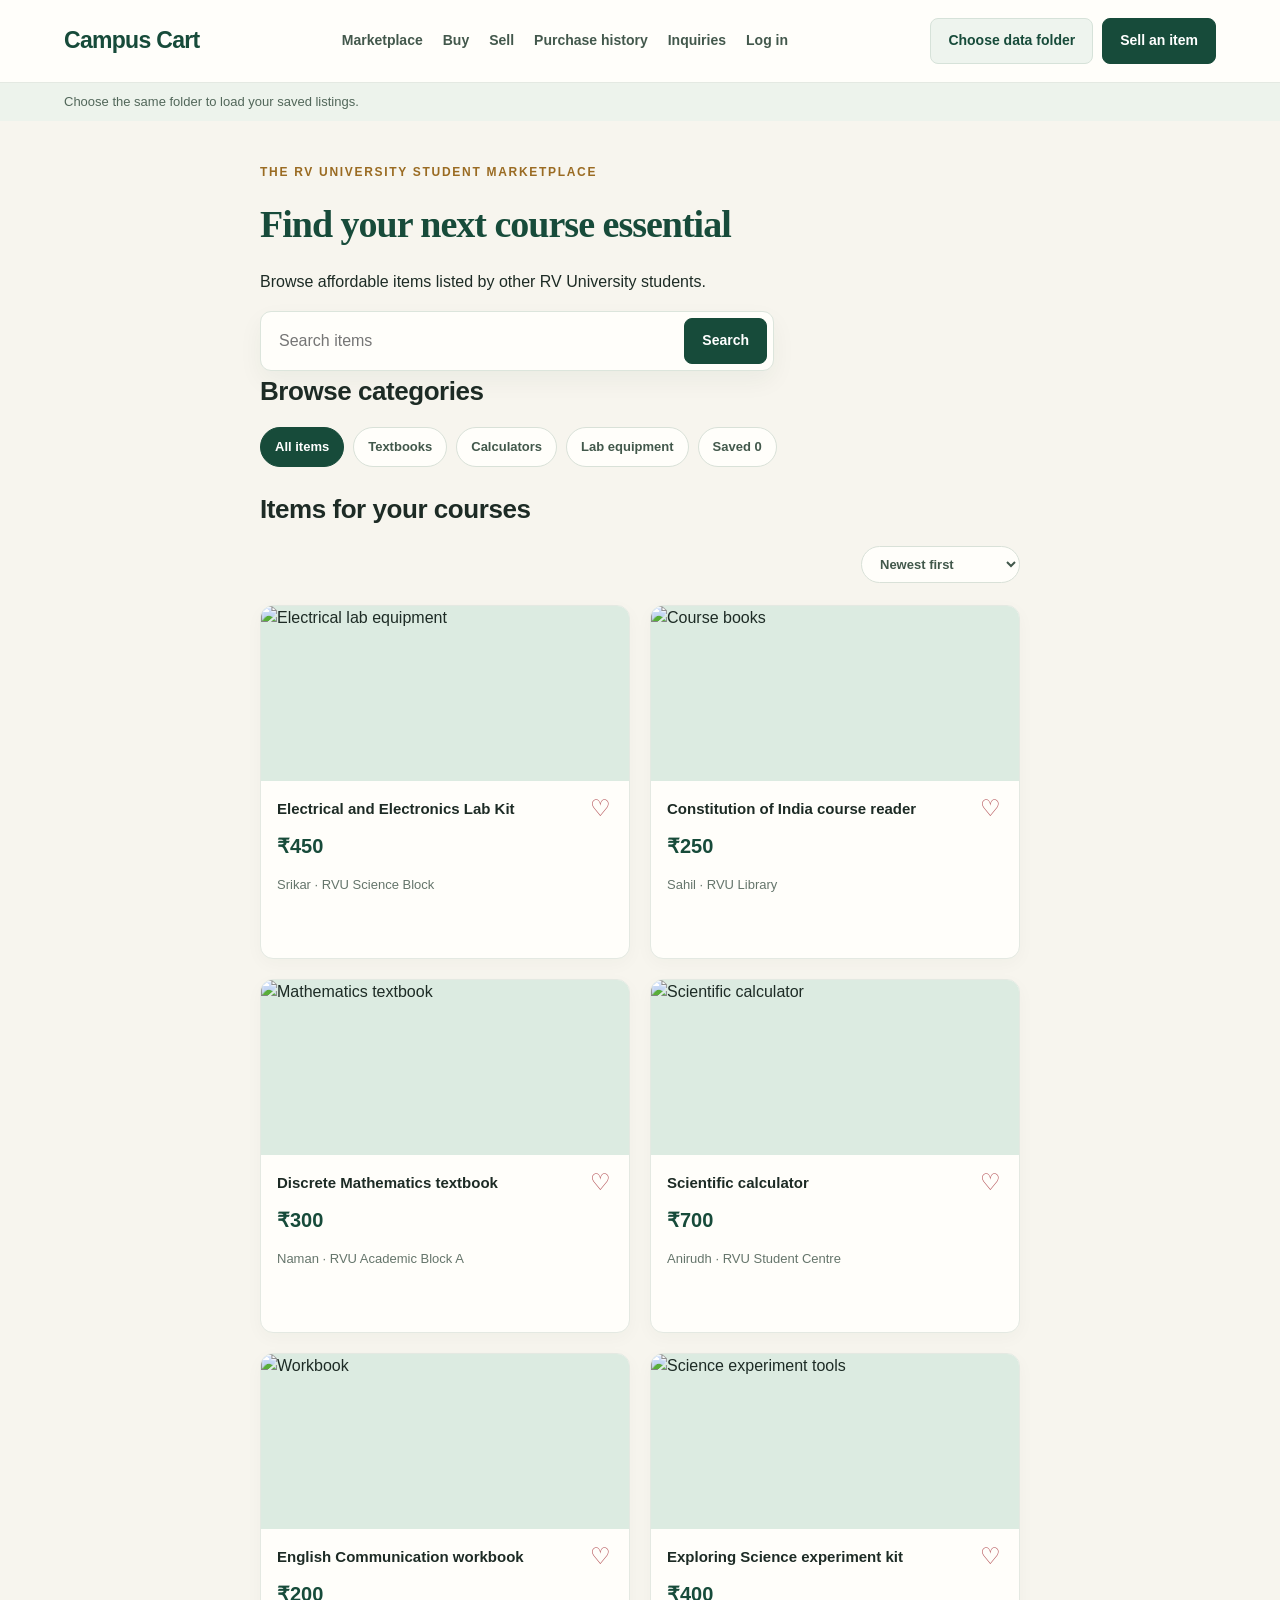
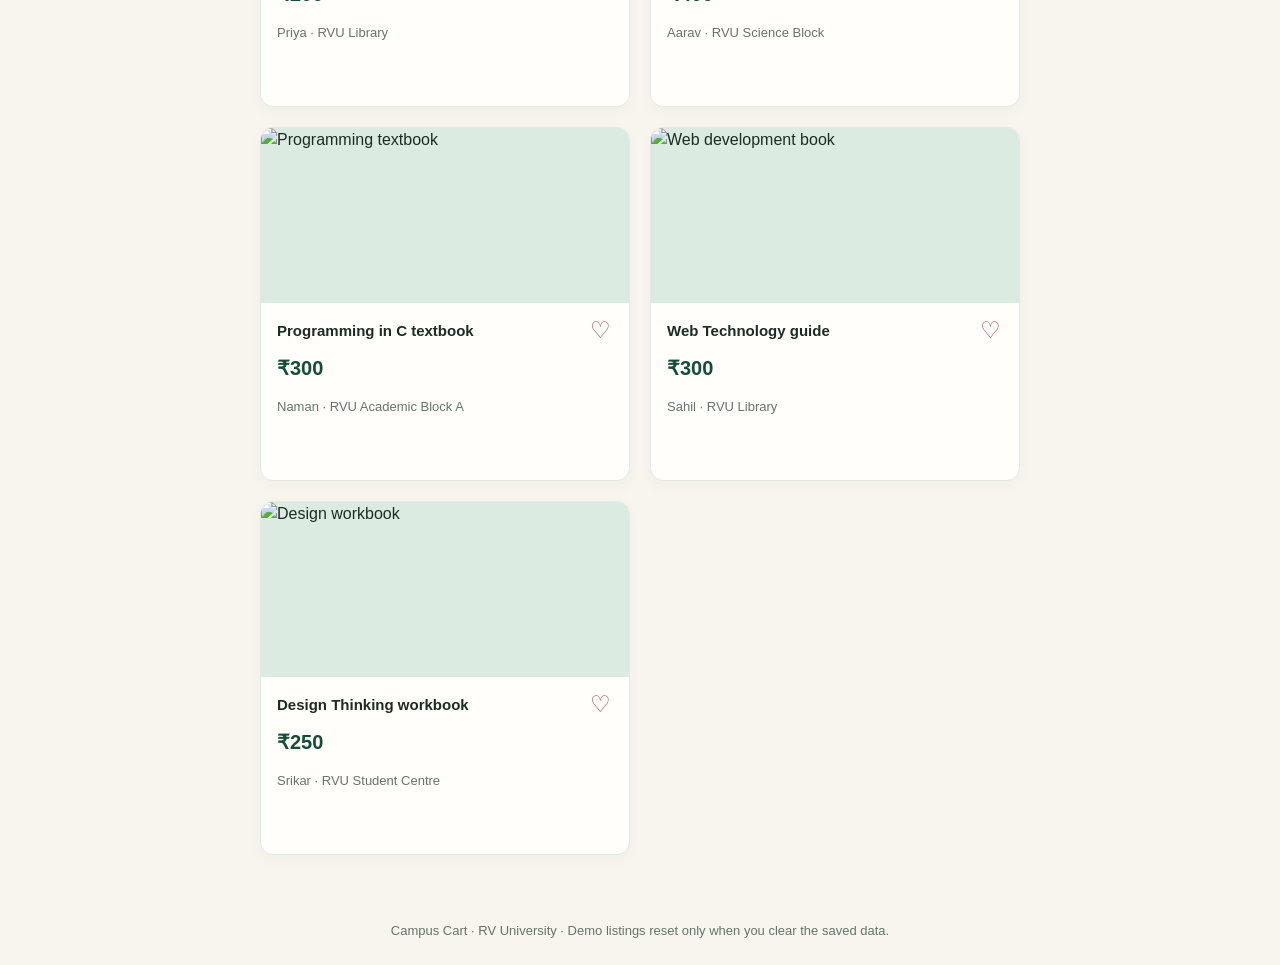
==== buy.html @ c6c561c6 "Add separate buying and selling pages Add classroom-friendly code comments and page navigation.  Co-" ====
<!doctype html>
<html lang="en">
<head>
  <!-- Set the page encoding and screen size for the browser. -->
  <meta charset="utf-8">
  <meta name="viewport" content="width=device-width, initial-scale=1">
  <!-- Give this page a useful browser-tab title. -->
  <title>Buy course items | Campus Cart</title>
  <!-- Load the shared page styling. -->
  <link href="src/style.css" rel="stylesheet">
</head>
<!-- Tell shared JavaScript that this page displays items to buy. -->
<body data-page="buy">
  <!-- Link the separate buying and selling pages from the navigation. -->
  <header class="site-header">
    <a class="brand" href="index.html">Campus Cart</a>
    <nav aria-label="Main navigation">
      <a href="index.html">Marketplace</a>
      <a href="buy.html">Buy</a>
      <a href="sell.html">Sell</a>
      <a href="history.html">Purchase history</a>
      <a href="inquiries.html">Inquiries</a>
      <a href="login.html" id="login-link">Log in</a>
    </nav>
    <div class="header-actions">
      <button class="button secondary" id="storage-button" type="button">Choose data folder</button>
      <a class="button" href="sell.html">Sell an item</a>
    </div>
  </header>
  <!-- JavaScript updates this accessible message after saving. -->
  <p class="storage-status" id="storage-status" role="status">Choose the same folder to load your saved listings.</p>

  <!-- Search and filters help students find the right course supplies. -->
  <main class="page">
    <p class="eyebrow">THE RV UNIVERSITY STUDENT MARKETPLACE</p>
    <!-- Change this heading text here; change its font size in the .page h1 rule in src/style.css. -->
    <h1>Find your next course essential</h1>
    <p>Browse affordable items listed by other RV University students.</p>
    <!-- Search input and search-form IDs connect to updateListings() in src/app.js. -->
    <form class="search" id="search-form">
      <input id="search-input" type="search" placeholder="Search items" aria-label="Search course items">
      <button class="button" type="submit">Search</button>
    </form>

    <!-- Change these category button labels here; data-category must match each listing's data-category. -->
    <section>
      <h2>Browse categories</h2>
      <div class="category-buttons">
        <button class="active" data-category="All items">All items</button>
        <button data-category="Textbooks">Textbooks</button>
        <button data-category="Calculators">Calculators</button>
        <button data-category="Lab equipment">Lab equipment</button>
        <button id="saved-button" type="button">Saved <span id="saved-count">0</span></button>
      </div>
    </section>

    <!-- This is the product grid; the sort menu above each card changes its order. -->
    <section id="listings">
      <div class="section-heading">
        <h2>Items for your courses</h2>
        <div class="filters">
          <select id="sort" aria-label="Sort items">
            <option value="newest">Newest first</option>
            <option value="low">Price: low to high</option>
            <option value="high">Price: high to low</option>
          </select>
        </div>
      </div>

      <!-- Each article is one sample listing. Edit data-title/category/price/seller/place/description/image and visible details together. -->
      <div class="listing-grid" id="listing-grid">
        <!-- Sample product 1: change its data-* values, image URL, and visible title/price/seller together. -->
        <article class="listing" data-title="Electrical and Electronics Lab Kit" data-category="Lab equipment" data-price="450" data-date="1" data-seller="Srikar" data-place="Science Block" data-description="Breadboard, jumper wires, LEDs, and resistors for electrical engineering practicals." data-image="https://images.unsplash.com/photo-1581092334651-ddf26d9a09d0?auto=format&fit=crop&w=700&q=80">
          <img src="https://images.unsplash.com/photo-1581092334651-ddf26d9a09d0?auto=format&fit=crop&w=700&q=80" alt="Electrical lab equipment">
          <div class="listing-info"><button class="save" type="button" aria-label="Save item">♡</button><button class="title details" type="button">Electrical and Electronics Lab Kit</button><p class="price">₹450</p><p class="seller">Srikar · RVU Science Block</p></div>
        </article>
        <!-- Sample product 2: change its data-* values, image URL, and visible title/price/seller together. -->
        <article class="listing" data-title="Constitution of India course reader" data-category="Textbooks" data-price="250" data-date="2" data-seller="Sahil" data-place="RVU Library" data-description="Course reader for the Constitution of India and Professional Ethics." data-image="https://images.unsplash.com/photo-1497633762265-9d179a990aa6?auto=format&fit=crop&w=700&q=80">
          <img src="https://images.unsplash.com/photo-1497633762265-9d179a990aa6?auto=format&fit=crop&w=700&q=80" alt="Course books">
          <div class="listing-info"><button class="save" type="button" aria-label="Save item">♡</button><button class="title details" type="button">Constitution of India course reader</button><p class="price">₹250</p><p class="seller">Sahil · RVU Library</p></div>
        </article>
        <!-- Sample product 3: change its data-* values, image URL, and visible title/price/seller together. -->
        <article class="listing" data-title="Discrete Mathematics textbook" data-category="Textbooks" data-price="300" data-date="3" data-seller="Naman" data-place="Academic Block A" data-description="Used textbook with worked examples for discrete mathematics and set theory." data-image="https://images.unsplash.com/photo-1512820790803-83ca734da794?auto=format&fit=crop&w=700&q=80">
          <img src="https://images.unsplash.com/photo-1512820790803-83ca734da794?auto=format&fit=crop&w=700&q=80" alt="Mathematics textbook">
          <div class="listing-info"><button class="save" type="button" aria-label="Save item">♡</button><button class="title details" type="button">Discrete Mathematics textbook</button><p class="price">₹300</p><p class="seller">Naman · RVU Academic Block A</p></div>
        </article>
        <!-- Sample product 4: change its data-* values, image URL, and visible title/price/seller together. -->
        <article class="listing" data-title="Scientific calculator" data-category="Calculators" data-price="700" data-date="4" data-seller="Anirudh" data-place="Student Centre" data-description="Working scientific calculator for maths exercises and engineering calculations." data-image="https://images.unsplash.com/photo-1587145820266-a5951ee6f620?auto=format&fit=crop&w=700&q=80">
          <img src="https://images.unsplash.com/photo-1587145820266-a5951ee6f620?auto=format&fit=crop&w=700&q=80" alt="Scientific calculator">
          <div class="listing-info"><button class="save" type="button" aria-label="Save item">♡</button><button class="title details" type="button">Scientific calculator</button><p class="price">₹700</p><p class="seller">Anirudh · RVU Student Centre</p></div>
        </article>
        <!-- Sample product 5: change its data-* values, image URL, and visible title/price/seller together. -->
        <article class="listing" data-title="English Communication workbook" data-category="Textbooks" data-price="200" data-date="5" data-seller="Priya" data-place="RVU Library" data-description="Workbook with writing, presentation, and discussion exercises." data-image="https://images.unsplash.com/photo-1544947950-fa07a98d237f?auto=format&fit=crop&w=700&q=80">
          <img src="https://images.unsplash.com/photo-1544947950-fa07a98d237f?auto=format&fit=crop&w=700&q=80" alt="Workbook">
          <div class="listing-info"><button class="save" type="button" aria-label="Save item">♡</button><button class="title details" type="button">English Communication workbook</button><p class="price">₹200</p><p class="seller">Priya · RVU Library</p></div>
        </article>
        <!-- Sample product 6: change its data-* values, image URL, and visible title/price/seller together. -->
        <article class="listing" data-title="Exploring Science experiment kit" data-category="Lab equipment" data-price="400" data-date="6" data-seller="Aarav" data-place="Science Block" data-description="Reusable magnifier and measuring tools for science activities." data-image="https://images.unsplash.com/photo-1532094349884-543bc11b234d?auto=format&fit=crop&w=700&q=80">
          <img src="https://images.unsplash.com/photo-1532094349884-543bc11b234d?auto=format&fit=crop&w=700&q=80" alt="Science experiment tools">
          <div class="listing-info"><button class="save" type="button" aria-label="Save item">♡</button><button class="title details" type="button">Exploring Science experiment kit</button><p class="price">₹400</p><p class="seller">Aarav · RVU Science Block</p></div>
        </article>
        <!-- Sample product 7: change its data-* values, image URL, and visible title/price/seller together. -->
        <article class="listing" data-title="Programming in C textbook" data-category="Textbooks" data-price="300" data-date="7" data-seller="Naman" data-place="Academic Block A" data-description="Beginner C programming book covering functions, arrays, and pointers." data-image="https://images.unsplash.com/photo-1497633762265-9d179a990aa6?auto=format&fit=crop&w=700&q=80">
          <img src="https://images.unsplash.com/photo-1497633762265-9d179a990aa6?auto=format&fit=crop&w=700&q=80" alt="Programming textbook">
          <div class="listing-info"><button class="save" type="button" aria-label="Save item">♡</button><button class="title details" type="button">Programming in C textbook</button><p class="price">₹300</p><p class="seller">Naman · RVU Academic Block A</p></div>
        </article>
        <!-- Sample product 8: change its data-* values, image URL, and visible title/price/seller together. -->
        <article class="listing" data-title="Web Technology guide" data-category="Textbooks" data-price="300" data-date="8" data-seller="Sahil" data-place="RVU Library" data-description="A guide to HTML, CSS, and JavaScript for Web Technology." data-image="https://images.unsplash.com/photo-1512820790803-83ca734da794?auto=format&fit=crop&w=700&q=80">
          <img src="https://images.unsplash.com/photo-1512820790803-83ca734da794?auto=format&fit=crop&w=700&q=80" alt="Web development book">
          <div class="listing-info"><button class="save" type="button" aria-label="Save item">♡</button><button class="title details" type="button">Web Technology guide</button><p class="price">₹300</p><p class="seller">Sahil · RVU Library</p></div>
        </article>
        <!-- Sample product 9: change its data-* values, image URL, and visible title/price/seller together. -->
        <article class="listing" data-title="Design Thinking workbook" data-category="Textbooks" data-price="250" data-date="9" data-seller="Srikar" data-place="Student Centre" data-description="Workbook for brainstorming, prototyping, and design thinking activities." data-image="https://images.unsplash.com/photo-1544947950-fa07a98d237f?auto=format&fit=crop&w=700&q=80">
          <img src="https://images.unsplash.com/photo-1544947950-fa07a98d237f?auto=format&fit=crop&w=700&q=80" alt="Design workbook">
          <div class="listing-info"><button class="save" type="button" aria-label="Save item">♡</button><button class="title details" type="button">Design Thinking workbook</button><p class="price">₹250</p><p class="seller">Srikar · RVU Student Centre</p></div>
        </article>
      </div>
      <p id="empty-message" hidden>No items found. Try a different search or category.</p>
    </section>
  </main>

  <!-- Show item information and the demo purchase and inquiry actions. -->
  <div class="modal" id="details-modal" hidden>
    <section class="modal-box">
      <button class="close" data-close="details-modal" type="button">×</button>
      <img id="detail-image" alt="">
      <h2 id="detail-title"></h2><p id="detail-price" class="price"></p>
      <p id="detail-description"></p><p id="detail-seller" class="seller"></p>
      <button class="button" id="record-purchase" type="button">Record as purchased</button>
      <a class="button secondary" id="ask-about-item" href="inquiries.html">Send an inquiry</a>
      <p class="note">Demo only: this does not process a payment or confirm a real purchase.</p>
    </section>
  </div>
  <footer>Campus Cart · RV University · Demo listings reset only when you clear the saved data.</footer>
  <script src="src/app.js"></script>
</body>
</html>
---- src/style.css ----
/*
  QUICK STYLE GUIDE:
  Change the site-wide font in body below.
  Change the hero title in .hero h1 and section titles in h2.
  Change listing names in .listing-info .title and listing prices in .price.
  Change form label and input sizes in .form label and .form input, select, textarea.
  Font size is controlled by the font-size property in each selector.
*/

/* Keep the small color palette easy to change in one place. */
:root {
  --forest: #174b3a; /* Main university green for buttons and links. */
  --forest-dark: #10392c; /* Darker green for hover and contrast. */
  --leaf: #dcebe1; /* Light green for soft background areas. */
  --cream: #f7f5ee; /* Warm page background instead of plain white. */
  --ink: #1d2b25; /* Main text color. */
  --muted: #65756b; /* Secondary text color. */
  --line: #e4e9e2; /* Fine borders around cards and controls. */
  --gold: #d59a3d; /* Small accent color for prices and highlights. */
  --shadow: 0 16px 40px #173a2b12; /* Soft shadow used on raised cards. */
}

/* Give the whole page a calm, warm campus-market feel. */
body {
  margin: 0; /* Remove the browser's default outside spacing. */
  background: var(--cream); /* Use the shared warm background color. */
  color: var(--ink); /* Make normal text dark and easy to read. */
  /* Change the preferred font here for the whole website. */
  font-family: "Segoe UI", Arial, sans-serif; /* Use fonts already on the computer. */
  line-height: 1.55; /* Give paragraphs room to breathe. */
}

/* Make form controls match the page's chosen typeface. */
button, input, select, textarea {
  font: inherit; /* Use the same font and size as surrounding text. */
}

/* Show a pointer when a button can be clicked. */
button {
  cursor: pointer; /* Give a familiar clickable cursor. */
}

/* Keep keyboard users aware of the currently focused control. */
:focus-visible {
  outline: 3px solid #d59a3d; /* Add a high-contrast keyboard focus ring. */
  outline-offset: 3px; /* Separate the ring slightly from the control. */
}

/* Make the hidden attribute reliably hide dialogs and empty previews. */
[hidden] {
  display: none !important; /* Prevent layout rules from overriding hidden. */
}

/* Keep the main navigation visible and neatly spaced. */
.site-header {
  display: flex; /* Place the brand, links, and buttons in one row. */
  flex-wrap: wrap; /* Let header groups move instead of colliding. */
  align-items: center; /* Vertically align the header contents. */
  justify-content: space-between; /* Spread the groups across the header. */
  gap: 24px; /* Keep the groups from touching. */
  padding: 18px 5%; /* Add comfortable space around the header. */
  background: #fffefa; /* Use a soft white surface for the navigation. */
  border-bottom: 1px solid var(--line); /* Separate navigation from page content. */
  box-shadow: 0 5px 20px #173a2b08; /* Give the top bar a very light lift. */
}

/* Make the site name look like a clear wordmark. */
.brand {
  color: var(--forest); /* Use the university green for the brand. */
  font-size: 23px; /* Make the wordmark larger than navigation links. */
  font-weight: 800; /* Give the wordmark a confident weight. */
  letter-spacing: -0.7px; /* Tighten the letters slightly. */
  text-decoration: none; /* Remove the default link underline. */
  white-space: nowrap; /* Keep the brand on one line. */
}

/* Lay out the page links in a horizontal row. */
.site-header nav {
  display: flex; /* Place each navigation link side by side. */
  flex-wrap: wrap; /* Let links wrap when the header has less room. */
  align-items: center; /* Align links along the same center line. */
  gap: 20px; /* Add space between links. */
}

/* Style links so their color and underline respond to interaction. */
.site-header nav a {
  color: #43584c; /* Keep navigation clear but less bold than buttons. */
  font-size: 14px; /* Keep links compact inside the header. */
  font-weight: 600; /* Make links easy to scan. */
  text-decoration: none; /* Remove default link underlines. */
  transition: color 160ms ease; /* Smooth out the hover color change. */
  white-space: nowrap; /* Keep short navigation labels together. */
}

/* Highlight a link while the pointer is over it. */
.site-header nav a:hover {
  color: var(--forest); /* Use stronger green on hover. */
  text-decoration: underline; /* Reinforce that the link is interactive. */
  text-underline-offset: 4px; /* Keep the underline away from the letters. */
}

/* Group header buttons without pushing them together. */
.header-actions {
  display: flex; /* Place header buttons side by side. */
  flex-wrap: wrap; /* Keep buttons from forcing the header wider. */
  gap: 9px; /* Leave a small space between buttons. */
}

/* Provide a consistent style for the main action buttons. */
.button {
  display: inline-flex; /* Center the label in the button. */
  align-items: center; /* Center button text vertically. */
  justify-content: center; /* Center button text horizontally. */
  padding: 11px 17px; /* Make the button comfortable to click. */
  border: 1px solid var(--forest); /* Define the button edge clearly. */
  border-radius: 8px; /* Give controls a polished rounded shape. */
  background: var(--forest); /* Use the main green button color. */
  color: white; /* Keep button text legible. */
  font-size: 14px; /* Keep labels neat and compact. */
  font-weight: 700; /* Make action labels stand out. */
  text-decoration: none; /* Remove link underline when a link is a button. */
  white-space: nowrap; /* Keep button labels readable on one line. */
  transition: background 160ms ease, transform 160ms ease, box-shadow 160ms ease; /* Smooth the button hover. */
}

/* Make the main button feel responsive when hovered. */
.button:hover {
  transform: translateY(-1px); /* Lift the button a tiny amount. */
  background: var(--forest-dark); /* Darken the button for hover feedback. */
  box-shadow: 0 7px 16px #174b3a24; /* Add a soft hover shadow. */
}

/* Use a light style for secondary actions. */
.button.secondary {
  border-color: #d6e2d9; /* Soften the border on secondary buttons. */
  background: #eef4ee; /* Use a pale green button background. */
  color: var(--forest); /* Keep secondary button labels green. */
}

/* Keep the secondary hover color subtle. */
.button.secondary:hover {
  background: #e2eee5; /* Darken the pale background slightly. */
}

/* Make storage instructions noticeable but not distracting. */
.storage-status {
  margin: 0; /* Remove default paragraph margins. */
  padding: 9px 5%; /* Line up text with the header content. */
  background: #edf3ec; /* Separate status from the main page. */
  color: #52675a; /* Use a softer green-gray for help text. */
  font-size: 13px; /* Keep the status message compact. */
}

/* Create a large editorial hero area for the marketplace. */
.hero {
  display: grid; /* Put the headline and image in balanced columns. */
  grid-template-columns: minmax(0, 1.05fr) minmax(0, 0.95fr); /* Let each column shrink without overflowing. */
  align-items: center; /* Vertically center hero text and image. */
  justify-content: space-between; /* Give both sides their own space. */
  gap: 52px; /* Keep the text away from the photo. */
  padding: 62px max(8%, calc((100% - 1120px) / 2)); /* Align hero content with the page center. */
  background: radial-gradient(ellipse at 85% 20%, #ffffffa8, transparent 37%), linear-gradient(120deg, #e6efe5, #f3efe3); /* Add gentle depth without images or libraries. */
}

/* Keep the hero text column a comfortable width. */
.hero > div {
  max-width: 550px; /* Stop long text from becoming too wide. */
  min-width: 0; /* Allow the text column to shrink with the available space. */
}

/* Crop the campus photo neatly inside the second hero column. */
.hero > img {
  width: 100%; /* Fill the image column without overflowing it. */
  height: 300px; /* Give the hero image a strong visual presence. */
  border: 1px solid #ffffffa8; /* Add a soft edge around the photo. */
  border-radius: 15px; /* Match the rounded product cards. */
  box-shadow: 0 18px 40px #173a2b20; /* Lift the image gently from the background. */
  object-fit: cover; /* Crop the photo instead of stretching it. */
}

/* Style the small heading above the main headline. */
.eyebrow {
  margin: 0 0 14px; /* Keep the label close to the headline. */
  color: #9a6b22; /* Use the warm accent color. */
  font-size: 12px; /* Make it smaller than body copy. */
  font-weight: 800; /* Make the label easy to notice. */
  letter-spacing: 1.7px; /* Give the uppercase label an editorial feel. */
}

/* Set a strong headline with compact spacing. Change font-size here to resize the home page title. */
.hero h1 {
  margin: 0; /* Remove default heading spacing. */
  color: var(--forest); /* Use the brand green for the headline. */
  font-family: Georgia, "Times New Roman", serif; /* Add a classic editorial contrast. */
  font-size: clamp(36px, 5vw, 58px); /* Change these values to resize the home page headline. */
  font-weight: 700; /* Keep the headline bold. */
  letter-spacing: -2px; /* Tighten the large headline lettering. */
  line-height: 1.04; /* Keep its two lines close together. */
}

/* Style the supporting hero sentence. */
.hero p:not(.eyebrow) {
  max-width: 460px; /* Keep the sentence readable. */
  margin: 18px 0 24px; /* Separate the text from headline and search. */
  color: #52675a; /* Use a softer color than the headline. */
  font-size: 17px; /* Make the introduction slightly larger. */
}

/* Put the search box and button together. */
.search {
  display: flex; /* Keep input and button in one row. */
  gap: 9px; /* Separate the input from its submit button. */
  max-width: 500px; /* Match the width to the text column. */
  padding: 6px; /* Give the search controls a framed area. */
  border: 1px solid #dce5dc; /* Outline the complete search control. */
  border-radius: 11px; /* Round the search frame. */
  background: #fffefa; /* Keep the input area light and clear. */
  box-shadow: 0 10px 24px #173a2b0d; /* Add a quiet raised effect. */
}

/* Let the search text field use the remaining space. */
.search input {
  flex: 1; /* Expand the input to fill the search frame. */
  min-width: 0; /* Let the input shrink without making the page wider. */
  padding: 10px 12px; /* Add space inside the text box. */
  border: 0; /* Let the outer search frame provide the border. */
  border-radius: 7px; /* Match the other rounded controls. */
  background: transparent; /* Blend the input into its frame. */
  color: var(--ink); /* Use the main text color. */
}

/* Keep page content centered and readable. */
main {
  max-width: 1160px; /* Set a comfortable maximum content width. */
  margin: 0 auto; /* Center the main content horizontally. */
  padding: 38px 28px; /* Add space inside the main content area. */
}

/* Use consistent heading colors and letter shapes. */
h1, h2, h3 {
  color: var(--ink); /* Keep headings dark for strong contrast. */
  letter-spacing: -0.45px; /* Slightly tighten heading text. */
}

/* Set a clean size for section headings. Change font-size here to resize section titles site-wide. */
h2 {
  margin: 0; /* Remove browser heading margins. */
  font-size: 26px; /* Separate section titles from body text. */
}

/* Stack the buying and selling cards with the spacing from the reference. */
.marketplace-options {
  display: grid; /* Put each choice on its own row. */
  gap: 20px; /* Separate the two choice cards. */
  margin: 42px auto; /* Give the cards breathing room above and below. */
  max-width: 960px; /* Keep text from stretching too wide. */
  padding: 0 5%; /* Keep the cards inside the page edges. */
}

/* Give each audience choice a soft, rounded background. */
.option-card {
  padding: 34px 38px; /* Add generous space around the card text. */
  border: 1px solid #d5e4d7; /* Use the same soft green border as the page callout. */
  border-radius: 16px; /* Round the card corners like the reference. */
  background: #eef4ee; /* Match the pale green used by other page controls. */
}

/* Emphasize the audience card heading. */
.option-card h2 {
  margin-bottom: 12px; /* Separate the heading from its description. */
  color: var(--forest); /* Match the marketplace's green headings and buttons. */
  font-size: 26px; /* Change this value to resize the buying and selling card headings. */
}

/* Keep the card description readable and secondary. */
.option-card p {
  max-width: 680px; /* Keep long descriptions at a comfortable width. */
  margin: 0 0 16px; /* Leave room before the action link. */
  color: #52675a; /* Match the muted text color used throughout the page. */
  font-size: 17px; /* Make the short explanation easy to read. */
}

/* Style both card actions as clear text links. */
.option-link {
  display: inline-flex; /* Keep the action label and arrow together. */
  align-items: center; /* Align the arrow with its label. */
  gap: 7px; /* Separate the arrow slightly from the text. */
  padding: 0; /* Keep the action link free of button-like padding. */
  border: 0; /* Remove the browser button border. */
  background: transparent; /* Let the card background show through. */
  color: var(--forest); /* Match the marketplace's green action buttons. */
  font-size: 16px; /* Change this value to resize the buying/selling card links. */
  font-weight: 750; /* Emphasize the next step. */
  text-decoration: none; /* Keep links clean until hovered. */
}

/* Make the card actions respond clearly to hover. */
.option-link:hover {
  color: var(--forest); /* Use the marketplace brand color on hover. */
  text-decoration: underline; /* Make the action's interactivity clear. */
  text-underline-offset: 4px; /* Keep the underline below the text. */
}

/* Arrange category and sort controls with even spacing. */
.category-buttons, .filters {
  display: flex; /* Lay controls out in a row. */
  flex-wrap: wrap; /* Let controls wrap when space is limited. */
  gap: 9px; /* Keep consistent spacing between controls. */
  margin: 16px 0 22px; /* Separate controls from headings and cards. */
}

/* Give filter controls a shared shape and readable size. */
.category-buttons button, .filters button, .filters select {
  padding: 9px 14px; /* Add click space around control labels. */
  border: 1px solid #d9e1d8; /* Use a light outline around the controls. */
  border-radius: 999px; /* Make category choices pill-shaped. */
  background: #fffefa; /* Keep controls light against the page. */
  color: #42584b; /* Use calm green text. */
  font-size: 13px; /* Keep controls smaller than section headings. */
  font-weight: 650; /* Make short labels readable. */
  transition: background 150ms ease, color 150ms ease, border 150ms ease; /* Smooth selected and hover changes. */
}

/* Emphasize the selected category. */
.category-buttons button.active {
  border-color: var(--forest); /* Match border to selected background. */
  background: var(--forest); /* Show which category is selected. */
  color: white; /* Keep selected text readable. */
}

/* Add a small visual response when a category is hovered. */
.category-buttons button:not(.active):hover {
  border-color: #a9c1ae; /* Give the hovered category more definition. */
  background: #eef4ee; /* Tint the hovered category. */
}

/* Align the sort dropdown with the right edge of its filter area. */
.filters {
  justify-content: flex-end; /* Place sorting controls at the right. */
}

/* Make the item cards form a neat three-column grid. */
.listing-grid {
  display: grid; /* Use a grid for consistent card alignment. */
  grid-template-columns: repeat(auto-fit, minmax(250px, 1fr)); /* Fit as many readable product cards as possible. */
  gap: 20px; /* Leave comfortable space between cards. */
}

/* Make each listing look like a distinct product card. */
.listing {
  overflow: hidden; /* Keep images inside the rounded card corners. */
  border: 1px solid var(--line); /* Outline each listing. */
  border-radius: 13px; /* Give the card a softer shape. */
  background: #fffefa; /* Use a warm white card surface. */
  box-shadow: 0 5px 18px #173a2b08; /* Add a subtle resting shadow. */
  transition: transform 180ms ease, box-shadow 180ms ease, border 180ms ease; /* Smooth card hover effects. */
}

/* Lift a card slightly when the pointer is over it. */
.listing:hover {
  transform: translateY(-4px); /* Raise the card to show it is interactive. */
  border-color: #cfdbd0; /* Slightly darken the card outline. */
  box-shadow: var(--shadow); /* Increase the card's shadow. */
}

/* Make listing photos fill the top part of each card. */
.listing > img {
  display: block; /* Remove a small baseline gap below images. */
  width: 100%; /* Stretch the image across the card. */
  height: 175px; /* Keep image heights consistent. */
  object-fit: cover; /* Fill the frame without stretching the image. */
  background: var(--leaf); /* Show a gentle fallback while an image loads. */
}

/* Add space around each listing's title, price, and seller. */
.listing-info {
  min-height: 145px; /* Align card text areas despite different titles. */
  padding: 16px; /* Give the card information breathing room. */
}

/* Style the listing title as a text button that opens details. */
.listing-info .title {
  max-width: 90%; /* Keep the title away from the save icon. */
  padding: 0; /* Align title with the card content. */
  border: 0; /* Avoid a visible button frame. */
  background: none; /* Blend the button with the card. */
  color: var(--ink); /* Keep the title readable. */
  font-size: 15px; /* Change this value to resize product names on cards. */
  font-weight: 750; /* Emphasize the item name. */
  line-height: 1.35; /* Keep multi-line titles compact. */
  text-align: left; /* Align the title with the rest of the card. */
}

/* Show that the title button can be opened. */
.listing-info .title:hover {
  color: var(--forest); /* Color the title green on hover. */
}

/* Highlight item prices with a small gold accent. */
.price {
  margin: 10px 0 5px; /* Keep the price close to the title. */
  color: var(--forest); /* Keep price readable and aligned with brand. */
  font-size: 20px; /* Change this value to resize product prices. */
  font-weight: 800; /* Give the amount enough emphasis. */
}

/* Keep seller and helper text visually secondary. */
.seller, .note {
  color: var(--muted); /* Use muted text for supporting details. */
  font-size: 13px; /* Keep details from competing with item titles. */
}

/* Put the save icon in the top-right of the listing text. */
.save {
  float: right; /* Place the heart beside the item title. */
  padding: 0 2px; /* Keep the icon's clickable area compact. */
  border: 0; /* Remove the browser's button outline style. */
  background: none; /* Blend the heart with the card. */
  color: #b34f55; /* Make the heart recognizable. */
  font-size: 23px; /* Make the icon easy to click. */
  line-height: 1; /* Keep the icon aligned with the title. */
}

/* Create a distinct call-to-action block near the bottom of home. */
.banner {
  margin-top: 40px; /* Leave a clear gap after item listings. */
  padding: 30px 34px; /* Give the callout plenty of internal space. */
  border: 1px solid #d5e4d7; /* Define the banner edge. */
  border-radius: 14px; /* Match the card shape. */
  background: linear-gradient(110deg, #e2eee3, #f4eedf); /* Add a soft green-to-cream blend. */
}

/* Give the sell callout a stronger title. */
.banner h2 {
  margin-bottom: 6px; /* Keep the sentence close to its heading. */
  color: var(--forest); /* Tie the callout to the university brand. */
}

/* Separate the callout text from its button. */
.banner p {
  margin: 0 0 17px; /* Leave room above the action button. */
  color: #52675a; /* Use softer text inside the callout. */
}

/* Style the shared panel used by forms. */
.panel {
  margin-top: 28px; /* Separate the panel from the page title. */
  padding: 28px; /* Make room around the form fields. */
  border: 1px solid var(--line); /* Outline the panel. */
  border-radius: 14px; /* Match the listing card corners. */
  background: #fffefa; /* Use a light panel background. */
  box-shadow: var(--shadow); /* Lift the panel from the page. */
}

/* Keep form labels easy to scan. */
.form label {
  display: block; /* Put each input beneath its label. */
  margin: 14px 0; /* Separate one field from the next. */
  color: #35473c; /* Keep labels darker than helper text. */
  font-size: 14px; /* Use a readable label size. */
  font-weight: 700; /* Make each field name distinct. */
}

/* Give form fields a consistent appearance. */
.form input, .form select, .form textarea {
  display: block; /* Place controls on their own row. */
  width: 100%; /* Align all fields to the same width. */
  margin-top: 6px; /* Separate field control from its label. */
  padding: 11px 12px; /* Make fields comfortable to use. */
  border: 1px solid #d4ddd4; /* Give controls a subtle outline. */
  border-radius: 8px; /* Match the rounded visual style. */
  background: #fff; /* Keep editable fields distinct from the panel. */
  color: var(--ink); /* Keep entered text easy to read. */
}

/* Make long messages comfortable to type. */
.form textarea {
  min-height: 110px; /* Give the message field useful starting height. */
  resize: vertical; /* Let users make the field taller. */
}

/* Separate the form's submit action from the last field. */
.form .button {
  margin-top: 10px; /* Add room before the form action. */
}

/* Show a preview of the selected product photo. */
.preview {
  display: block; /* Put the image on its own row. */
  max-width: 260px; /* Keep the preview from taking over the form. */
  max-height: 190px; /* Limit the preview's height. */
  margin-top: 12px; /* Add space above the preview. */
  border: 1px solid var(--line); /* Define the preview edge. */
  border-radius: 9px; /* Match cards and controls. */
  object-fit: cover; /* Fill the preview without stretching it. */
}

/* Center and size the content pages. */
.page {
  max-width: 760px; /* Keep forms and lists a readable width. */
  margin: 42px auto; /* Center the page content with vertical space. */
  padding: 0 22px; /* Keep text away from the viewport edges. */
}

/* Style the main heading on secondary pages. */
.page h1 {
  margin: 0; /* Remove default heading margins. */
  color: var(--forest); /* Use brand green for the page title. */
  font-family: Georgia, "Times New Roman", serif; /* Match the hero heading. */
  font-size: 38px; /* Make the page title clear. */
  letter-spacing: -1px; /* Tighten the large title slightly. */
}

/* Style history and inquiry records as individual cards. */
.item-row {
  margin: 13px 0; /* Separate one saved record from another. */
  padding: 16px 18px; /* Add space around record information. */
  border: 1px solid var(--line); /* Outline each record. */
  border-radius: 10px; /* Match the rest of the interface. */
  background: #fffefa; /* Keep saved information on a bright surface. */
  box-shadow: 0 5px 18px #173a2b08; /* Add a subtle card effect. */
}

/* Keep paragraphs inside a saved record compact. */
.item-row p {
  margin: 5px 0; /* Avoid overly large paragraph spacing. */
}

/* Add room before the inquiry history heading. */
.inquiry-heading {
  margin-top: 30px; /* Separate the heading from the form above. */
}

/* Cover the page behind a dialog. */
.modal {
  position: fixed; /* Keep the dialog in place while scrolling. */
  inset: 0; /* Cover the full viewport. */
  z-index: 5; /* Place the dialog above the page content. */
  display: grid; /* Make centering the dialog simple. */
  place-items: center; /* Center the dialog horizontally and vertically. */
  padding: 24px; /* Keep dialog away from the viewport edge. */
  background: #10251caa; /* Dim the page behind the dialog. */
  backdrop-filter: blur(4px); /* Add a subtle focus effect to the backdrop. */
}

/* Make the dialog readable and scrollable when its content is long. */
.modal-box {
  position: relative; /* Anchor the close button inside the dialog. */
  width: min(600px, 100%); /* Keep the dialog within the viewport. */
  max-height: 90vh; /* Leave some space above and below. */
  overflow: auto; /* Scroll the dialog content if needed. */
  padding: 28px; /* Give dialog content comfortable spacing. */
  border: 1px solid #ffffffb8; /* Add a soft edge to the panel. */
  border-radius: 16px; /* Match the rounded card style. */
  background: #fffefa; /* Keep the dialog content bright. */
  box-shadow: 0 24px 80px #06160f55; /* Lift the dialog above the page. */
}

/* Show the selected product photo inside its details dialog. */
.modal-box > img {
  width: 100%; /* Fill the dialog width. */
  max-height: 250px; /* Keep the photo from dominating the dialog. */
  margin-bottom: 14px; /* Separate the photo from the title. */
  border-radius: 10px; /* Match the dialog's rounded shape. */
  object-fit: cover; /* Fill the image frame without distortion. */
}

/* Place the close control at the dialog's upper-right corner. */
.close {
  position: absolute; /* Position relative to the dialog panel. */
  top: 10px; /* Keep it near the top edge. */
  right: 14px; /* Keep it near the right edge. */
  width: 36px; /* Give the control a comfortable target size. */
  height: 36px; /* Make it a square target. */
  border: 0; /* Remove the default button border. */
  border-radius: 50%; /* Make the close control circular. */
  background: #edf3ec; /* Give the control a soft surface. */
  color: var(--forest); /* Keep the icon aligned with the brand. */
  font-size: 24px; /* Make the close symbol easy to see. */
}

/* Keep the footer understated and centered. */
footer {
  padding: 24px; /* Give the footer text breathing room. */
  color: var(--muted); /* Use a quiet footer color. */
  font-size: 13px; /* Keep footer information secondary. */
  text-align: center; /* Center the footer text. */
}
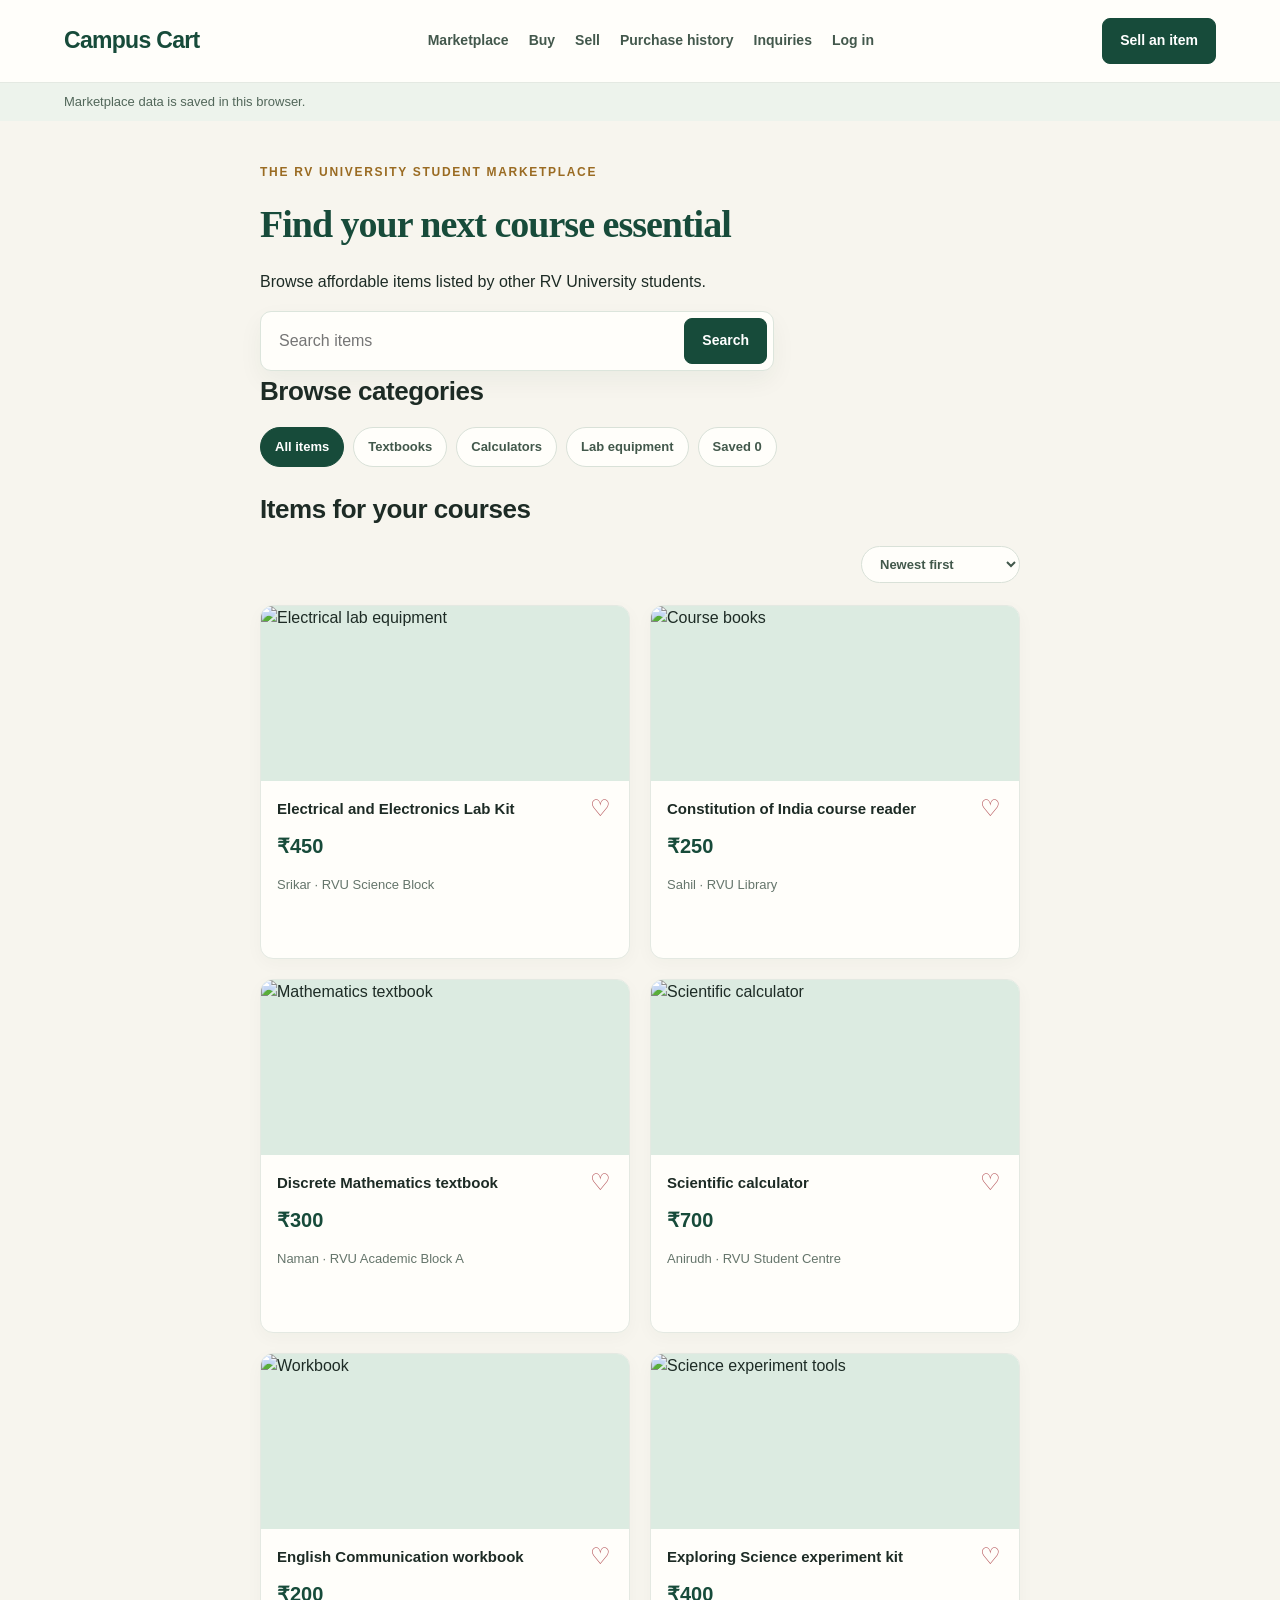
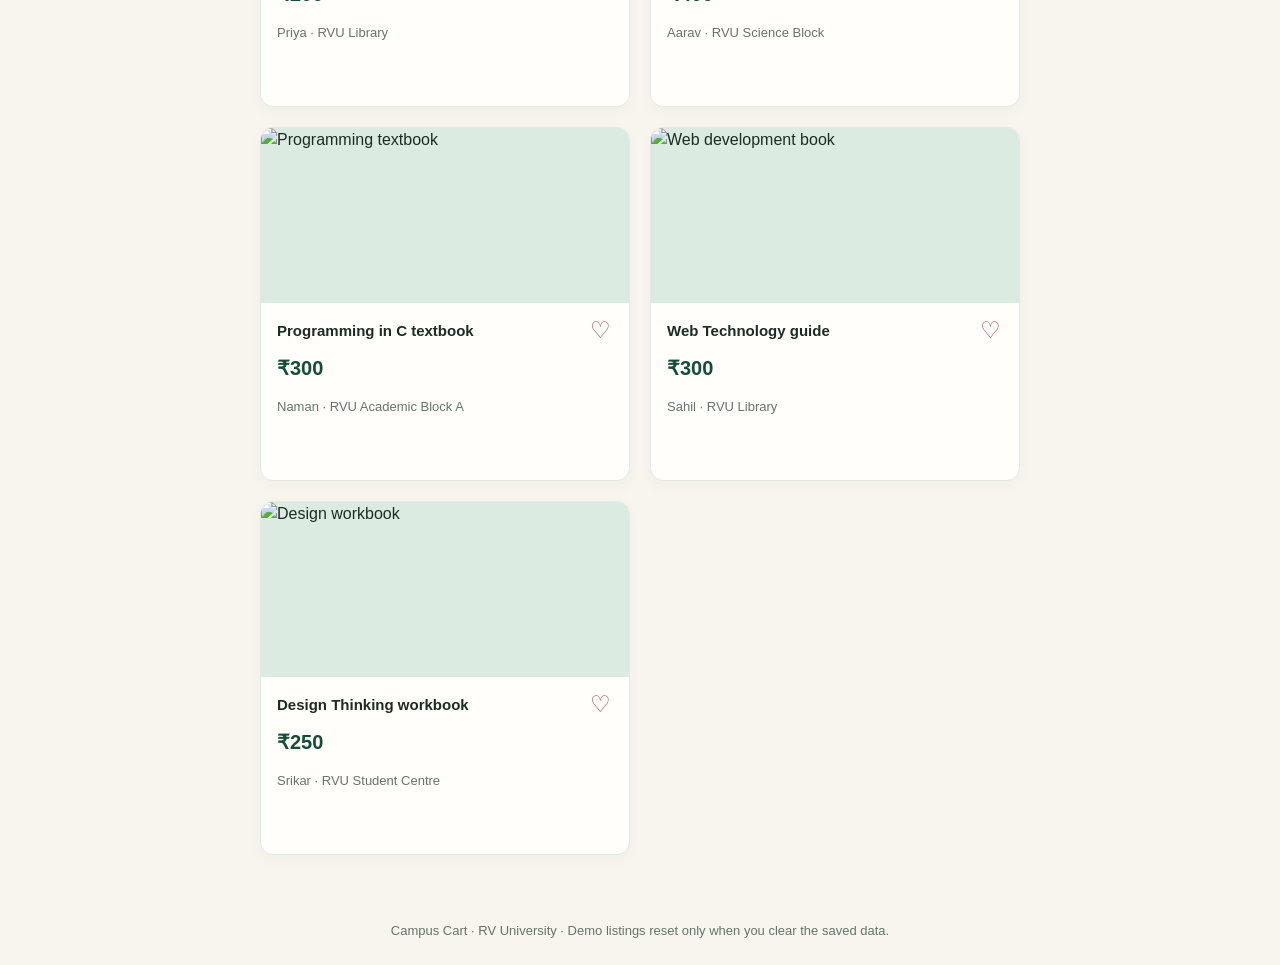
==== commit 30315a07: "Use browser storage only Co-authored-by: Copilot App <223556219+Copilot@users.noreply.github.com>" ====
--- a/buy.html
+++ b/buy.html
@@ -23,12 +23,11 @@
       <a href="login.html" id="login-link">Log in</a>
     </nav>
     <div class="header-actions">
-      <button class="button secondary" id="storage-button" type="button">Choose data folder</button>
       <a class="button" href="sell.html">Sell an item</a>
     </div>
   </header>
   <!-- JavaScript updates this accessible message after saving. -->
-  <p class="storage-status" id="storage-status" role="status">Choose the same folder to load your saved listings.</p>
+  <p class="storage-status" id="storage-status" role="status">Marketplace data is saved in this browser.</p>
 
   <!-- Search and filters help students find the right course supplies. -->
   <main class="page">
